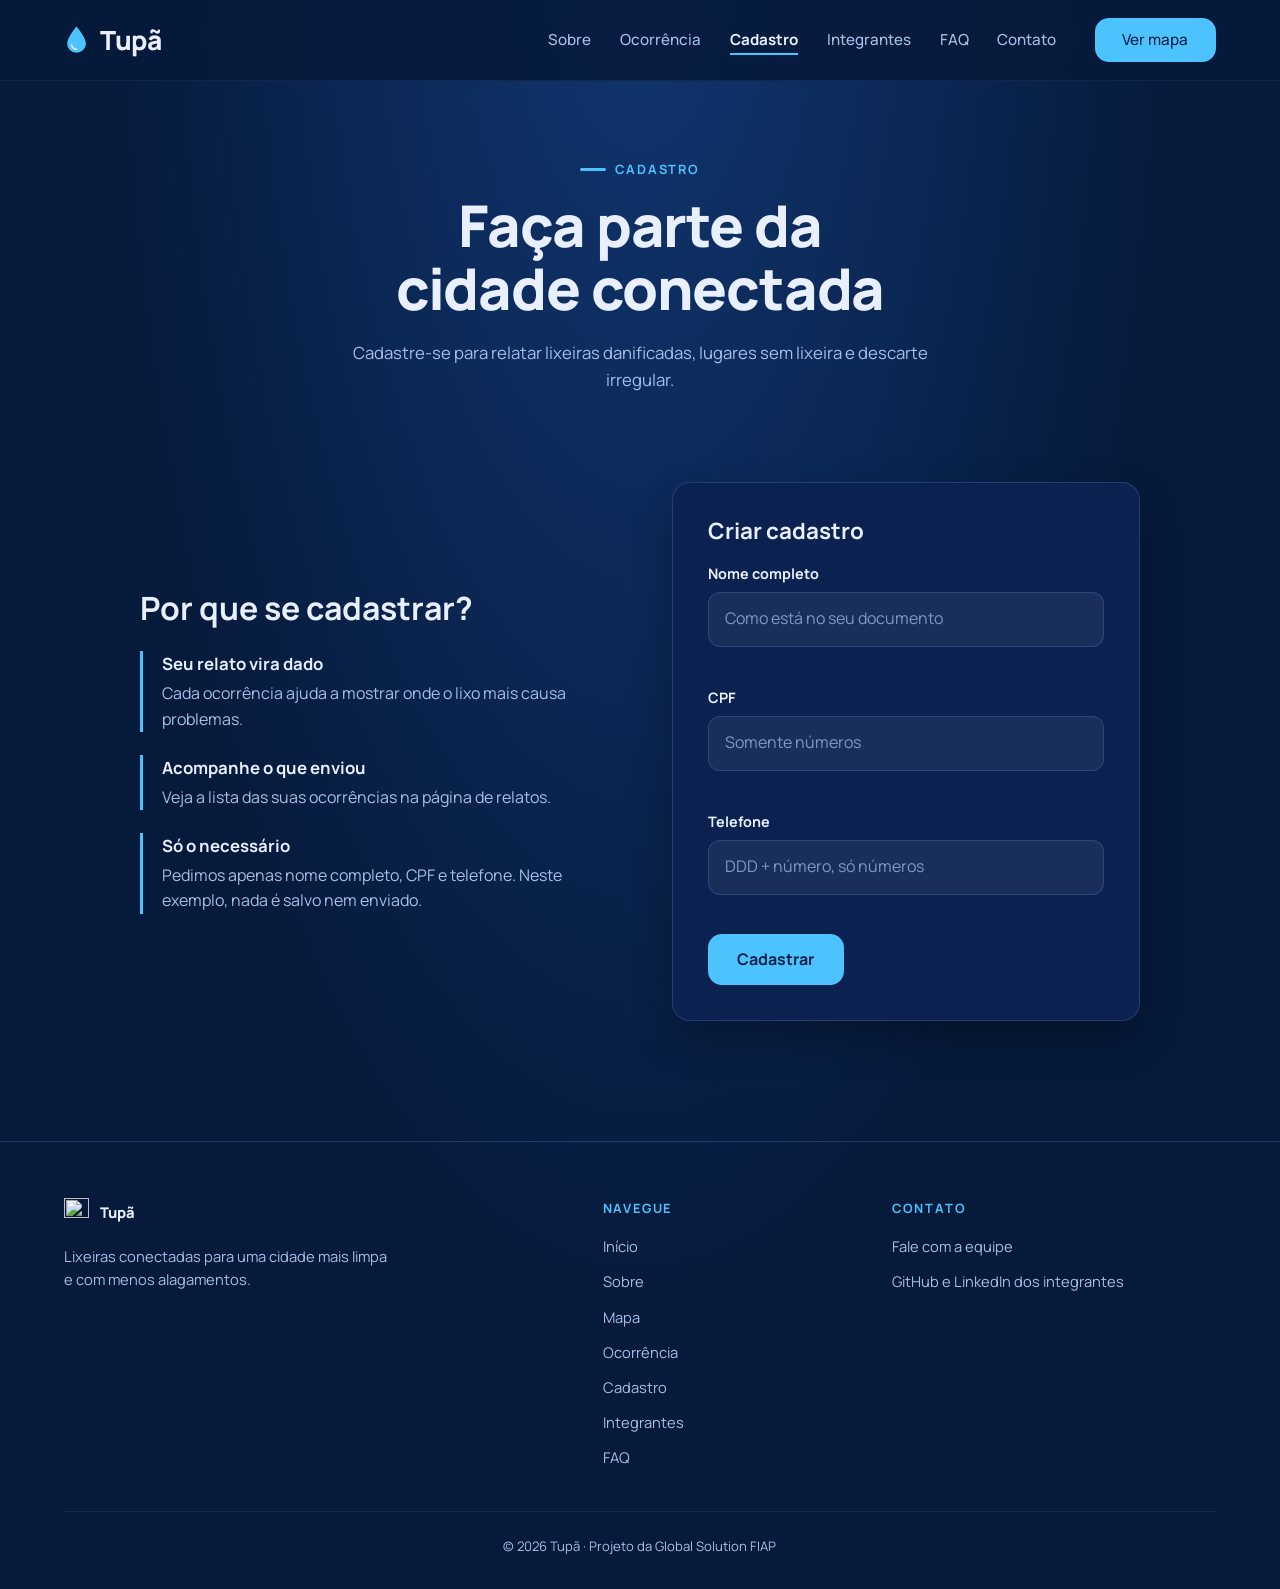
==== pages/cadastro.html @ 1687bdc4 "Criado página de cadastro e contato" ====
<!DOCTYPE html>
<html lang="pt-BR">
<head>
    <meta charset="UTF-8">
    <meta name="viewport" content="width=device-width, initial-scale=1.0">
    <meta name="description" content="Cadastre-se no Tupã com nome completo, CPF e telefone para relatar ocorrências de lixo.">
    <meta name="theme-color" content="#061a3b">
    <link rel="icon" href="assets/imagens/logo-tupa.svg" type="image/svg+xml">
    <link rel="preconnect" href="https://fonts.googleapis.com">
    <link rel="preconnect" href="https://fonts.gstatic.com" crossorigin>
    <link href="https://fonts.googleapis.com/css2?family=Manrope:wght@400;500;600;700;800&display=swap" rel="stylesheet">
    <link rel="stylesheet" href="../css/style.css">
    <link rel="stylesheet" href="../css/header-footer.css">
    <link rel="stylesheet" href="../css/cadastro.css">
    <script src="../js/menu.js" defer></script>
    <script src="../js/cadastro.js" defer></script>
    <title>Cadastro | Tupã</title>
</head>
<body>
    <a href="#conteudo" class="pular-conteudo">Pular para o conteúdo</a>

    <header class="cabecalho" id="cabecalho">
        <nav class="navegacao" aria-label="Navegação principal">
            <a href="index.html" class="logo">
                <img src="../assets/imagens/logo-tupa.svg" alt="" width="25" height="31">
                Tupã
            </a>

            <button type="button" class="botao-menu" id="botao-menu" onclick="alternarMenu()" aria-expanded="false" aria-controls="menu-principal" aria-label="Abrir ou fechar menu">
                <span class="icone-menu"></span>
            </button>

            <ul class="menu" id="menu-principal">
                <li><a href="sobre.html">Sobre</a></li>
                <li><a href="ocorrencia.html">Ocorrência</a></li>
                <li><a href="cadastro.html" aria-current="page">Cadastro</a></li>
                <li><a href="integrantes.html">Integrantes</a></li>
                <li><a href="faq.html">FAQ</a></li>
                <li><a href="contato.html">Contato</a></li>
                <li><a href="mapa.html" class="botao">Ver mapa</a></li>
            </ul>
        </nav>
    </header>

    <main id="conteudo">
        <section class="apresentacao">
            <p class="etiqueta">Cadastro</p>
            <h1>Faça parte da cidade conectada</h1>
            <p>Cadastre-se para relatar lixeiras danificadas, lugares sem lixeira e descarte irregular.</p>
        </section>

        <section class="area-cadastro">
            <article class="beneficios">
                <h2>Por que se cadastrar?</h2>
                <ul>
                    <li>
                        <h3>Seu relato vira dado</h3>
                        <p>Cada ocorrência ajuda a mostrar onde o lixo mais causa problemas.</p>
                    </li>
                    <li>
                        <h3>Acompanhe o que enviou</h3>
                        <p>Veja a lista das suas ocorrências na página de relatos.</p>
                    </li>
                    <li>
                        <h3>Só o necessário</h3>
                        <p>Pedimos apenas nome completo, CPF e telefone. Neste exemplo, nada é salvo nem enviado.</p>
                    </li>
                </ul>
            </article>

            <form class="formulario" id="formulario-cadastro" aria-labelledby="titulo-cadastro">
                <h2 id="titulo-cadastro">Criar cadastro</h2>

                <p class="campo">
                    <label for="nome">Nome completo</label>
                    <input type="text" id="nome" name="nome" placeholder="Como está no seu documento" autocomplete="name">
                    <small class="campo-erro" id="erro-nome" role="alert"></small>
                </p>

                <p class="campo">
                    <label for="cpf">CPF</label>
                    <input type="text" id="cpf" name="cpf" placeholder="Somente números" inputmode="numeric" maxlength="11" autocomplete="off">
                    <small class="campo-erro" id="erro-cpf" role="alert"></small>
                </p>

                <p class="campo">
                    <label for="telefone">Telefone</label>
                    <input type="tel" id="telefone" name="telefone" placeholder="DDD + número, só números" inputmode="tel" maxlength="11" autocomplete="tel">
                    <small class="campo-erro" id="erro-telefone" role="alert"></small>
                </p>

                <button type="button" class="botao" onclick="cadastrar()">Cadastrar</button>

                <output class="aviso" id="aviso" hidden></output>
            </form>
        </section>
    </main>

    <footer class="rodape">
        <section class="rodape-marca">
            <a href="index.html" class="logo">
                <img src="assets/imagens/logo-tupa.svg" alt="" width="25" height="31">
                Tupã
            </a>
            <p>Lixeiras conectadas para uma cidade mais limpa e com menos alagamentos.</p>
        </section>

        <nav class="rodape-navegacao" aria-label="Navegação do rodapé">
            <h2>Navegue</h2>
            <ul>
                <li><a href="index.html">Início</a></li>
                <li><a href="sobre.html">Sobre</a></li>
                <li><a href="mapa.html">Mapa</a></li>
                <li><a href="ocorrencia.html">Ocorrência</a></li>
                <li><a href="cadastro.html">Cadastro</a></li>
                <li><a href="integrantes.html">Integrantes</a></li>
                <li><a href="faq.html">FAQ</a></li>
            </ul>
        </nav>

        <address class="rodape-contato">
            <h2>Contato</h2>
            <ul>
                <li><a href="contato.html">Fale com a equipe</a></li>
                <li><a href="integrantes.html">GitHub e LinkedIn dos integrantes</a></li>
            </ul>
        </address>

        <p class="rodape-base">&copy; 2026 Tupã · Projeto da Global Solution FIAP</p>
    </footer>
</body>
</html>
---- css/style.css ----
/* =====================================================
   STYLE.CSS - regras gerais do Tupã
   Variáveis, reset, tipografia, botões, formulários e o
   mapa (que aparece no início e no painel administrativo).
   Cada página tem o seu próprio arquivo CSS.
   ===================================================== */

/* ===== VARIÁVEIS ====== */

:root {
  --fundo: #061a3b;
  --fundo-claro: #0a2756;
  --cartao: rgba(255, 255, 255, 0.05);
  --cartao-forte: #0b2250;
  --borda: rgba(110, 160, 255, 0.22);

  --azul: #4cc3ff;
  --azul-forte: #7dd3ff;
  --azul-escuro: #05204a;

  --texto: #e8efff;
  --texto-suave: #a9bde8;

  --verde: #5ee0b0;
  --amarelo: #ffc857;
  --vermelho: #ff7070;

  --fonte: 'Manrope', 'Segoe UI', system-ui, sans-serif;
  --raio: 18px;
  --sombra: 0 18px 40px rgba(0, 0, 0, 0.28);

  --espaco-pagina: clamp(1.25rem, 5vw, 4.25rem);
  --largura-maxima: 1200px;

  color-scheme: dark;
}

/* ===== RESET ====== */

* {
  margin: 0;
  padding: 0;
  box-sizing: border-box;
}

html {
  scroll-behavior: smooth;
  scroll-padding-top: 6rem;
}

body {
  min-height: 100vh;
  font-family: var(--fonte);
  line-height: 1.6;
  color: var(--texto);
  background-color: var(--fundo);
  background-image: radial-gradient(ellipse at 50% -10%, rgba(40, 110, 220, 0.35), transparent 60%);
  background-repeat: no-repeat;
}

a {
  color: inherit;
  text-decoration: none;
}

ul,
ol,
menu {
  list-style: none;
}

img,
svg {
  display: block;
  max-width: 100%;
}

button,
input,
select,
textarea {
  font: inherit;
}

a:focus-visible,
button:focus-visible,
input:focus-visible,
select:focus-visible,
textarea:focus-visible,
summary:focus-visible {
  outline: 3px solid var(--azul);
  outline-offset: 3px;
}

/* Texto que só leitores de tela enxergam */

.so-leitor {
  position: absolute;
  width: 1px;
  height: 1px;
  overflow: hidden;
  clip-path: inset(50%);
  white-space: nowrap;
}

/* Link para pular direto ao conteúdo (aparece ao usar o Tab) */

.pular-conteudo {
  position: absolute;
  top: -4rem;
  left: 1rem;
  z-index: 200;
  padding: 0.6rem 1rem;
  border-radius: 10px;
  font-weight: 700;
  color: var(--azul-escuro);
  background-color: var(--azul);
}

.pular-conteudo:focus {
  top: 1rem;
}

/* ===== ESTRUTURA DAS SEÇÕES ====== */

main > section {
  width: 100%;
  max-width: calc(var(--largura-maxima) + 2 * var(--espaco-pagina));
  margin-inline: auto;
  padding: clamp(2.5rem, 7vw, 4.5rem) var(--espaco-pagina);
}

/* Rótulo pequeno que fica acima dos títulos */

.etiqueta {
  display: inline-flex;
  align-items: center;
  gap: 0.6rem;
  margin-bottom: 0.9rem;
  font-size: 0.8rem;
  font-weight: 700;
  letter-spacing: 0.14em;
  text-transform: uppercase;
  color: var(--azul);
}

.etiqueta::before {
  content: "";
  width: 1.6rem;
  height: 3px;
  border-radius: 3px;
  background-color: var(--azul);
}

/* Topo das páginas internas */

.apresentacao {
  text-align: center;
  padding-bottom: 1rem;
}

.apresentacao h1 {
  max-width: 18ch;
  margin-inline: auto;
  font-size: clamp(2.1rem, 5.4vw, 3.6rem);
  font-weight: 800;
  line-height: 1.1;
  letter-spacing: -0.02em;
  text-wrap: balance;
}

.apresentacao > p:last-child {
  max-width: 60ch;
  margin: 1.2rem auto 0;
  font-size: 1.05rem;
  color: var(--texto-suave);
}

/* Título de cada seção */

.titulo-secao {
  max-width: 62ch;
  margin-bottom: 2.5rem;
}

.titulo-secao h2 {
  font-size: clamp(1.7rem, 3.6vw, 2.5rem);
  font-weight: 800;
  line-height: 1.15;
  letter-spacing: -0.015em;
  text-wrap: balance;
}

.titulo-secao > p:last-child {
  margin-top: 0.9rem;
  color: var(--texto-suave);
}

/* Cartão padrão do site */

.cartao {
  padding: 1.8rem;
  border: 1px solid var(--borda);
  border-radius: var(--raio);
  background-color: var(--cartao);
}

/* ===== BOTÕES ====== */

.botao {
  display: inline-flex;
  align-items: center;
  justify-content: center;
  gap: 0.5rem;
  padding: 0.85rem 1.7rem;
  border: 2px solid var(--azul);
  border-radius: 14px;
  font-weight: 700;
  line-height: 1.2;
  color: var(--azul-escuro);
  background-color: var(--azul);
  cursor: pointer;
  transition: transform 0.2s ease, background-color 0.2s ease, box-shadow 0.2s ease;
}

.botao:hover {
  transform: translateY(-2px);
  background-color: var(--azul-forte);
  box-shadow: 0 10px 24px rgba(76, 195, 255, 0.28);
}

.botao-contorno {
  color: var(--azul);
  background-color: transparent;
}

.botao-contorno:hover {
  color: var(--azul-escuro);
}

.botao-grande {
  padding: 1.1rem 2.2rem;
  font-size: 1.05rem;
}

.botao-pequeno {
  padding: 0.55rem 1.1rem;
  font-size: 0.9rem;
  border-radius: 999px;
}

.botao:disabled {
  opacity: 0.5;
  cursor: not-allowed;
  transform: none;
  box-shadow: none;
}

/* ===== FORMULÁRIOS (usados em contato, cadastro, ocorrência e mapa) ====== */

.formulario {
  display: flex;
  flex-direction: column;
  gap: 1.1rem;
  padding: clamp(1.4rem, 4vw, 2.2rem);
  border: 1px solid var(--borda);
  border-radius: var(--raio);
  background-color: var(--cartao-forte);
  box-shadow: var(--sombra);
}

.formulario h2 {
  font-size: 1.4rem;
  line-height: 1.2;
}

.campo {
  display: flex;
  flex-direction: column;
  gap: 0.4rem;
}

.campo label {
  font-size: 0.9rem;
  font-weight: 700;
}

.campo input,
.campo select,
.campo textarea {
  width: 100%;
  padding: 0.85rem 1rem;
  border: 1.5px solid var(--borda);
  border-radius: 12px;
  color: var(--texto);
  background-color: rgba(255, 255, 255, 0.06);
  transition: border-color 0.2s ease, box-shadow 0.2s ease;
}

.campo textarea {
  min-height: 8rem;
  resize: vertical;
}

.campo input::placeholder,
.campo textarea::placeholder {
  color: #8097c4;
}

.campo input:focus,
.campo select:focus,
.campo textarea:focus {
  outline: none;
  border-color: var(--azul);
  box-shadow: 0 0 0 4px rgba(76, 195, 255, 0.18);
}

.campo input:read-only {
  color: var(--texto-suave);
}

/* Feedback visual da validação (classes colocadas pelo JavaScript) */

.campo.invalido input,
.campo.invalido select,
.campo.invalido textarea {
  border-color: var(--vermelho);
  box-shadow: 0 0 0 4px rgba(255, 112, 112, 0.14);
}

.campo.valido input,
.campo.valido select,
.campo.valido textarea {
  border-color: var(--verde);
}

.campo-erro {
  min-height: 1.2em;
  font-size: 0.82rem;
  font-weight: 600;
  color: #ff9d9d;
}

.campo-dica {
  font-size: 0.82rem;
  color: var(--texto-suave);
}

/* Mensagem de sucesso depois de enviar */

.aviso {
  padding: 1rem 1.2rem;
  border: 1px solid rgba(94, 224, 176, 0.5);
  border-radius: 12px;
  font-weight: 600;
  color: var(--verde);
  background-color: rgba(94, 224, 176, 0.1);
}

.aviso[hidden] {
  display: none;
}

/* ===== LISTA DE OCORRÊNCIAS (página de ocorrência e painel) ====== */

.lista-ocorrencias {
  display: flex;
  flex-direction: column;
  gap: 0.9rem;
}

.lista-ocorrencias li {
  padding: 1.1rem 1.3rem;
  border: 1px solid var(--borda);
  border-left: 4px solid var(--azul);
  border-radius: 14px;
  background-color: var(--cartao);
}

.lista-ocorrencias h3 {
  font-size: 1.05rem;
}

.lista-ocorrencias p {
  overflow-wrap: anywhere;
  font-size: 0.92rem;
  color: var(--texto-suave);
}

.lista-ocorrencias .ocorrencia-detalhes {
  margin-bottom: 0.4rem;
  font-size: 0.8rem;
  font-weight: 600;
  color: var(--azul);
}

.vazio {
  color: var(--texto-suave);
}

.vazio[hidden] {
  display: none;
}

.vazio a {
  font-weight: 700;
  color: var(--azul);
  border-bottom: 2px solid var(--azul);
}

/* ===== ESTADOS DA LIXEIRA (cor usada em pontos, selos e legenda) ====== */

.estado-vazia {
  --cor: var(--verde);
  --halo: rgba(94, 224, 176, 0.22);
}

.estado-quase-cheia {
  --cor: var(--amarelo);
  --halo: rgba(255, 200, 87, 0.22);
}

.estado-cheia {
  --cor: var(--vermelho);
  --halo: rgba(255, 112, 112, 0.24);
}

/* ===== MAPA (início e painel) ====== */

.mapa {
  position: relative;
  aspect-ratio: 3 / 1;
  overflow: hidden;
  border: 1px solid var(--borda);
  border-radius: 28px;
  background-color: rgba(255, 255, 255, 0.045);
  background-image:
    linear-gradient(rgba(110, 160, 255, 0.13) 1px, transparent 1px),
    linear-gradient(90deg, rgba(110, 160, 255, 0.13) 1px, transparent 1px);
  background-size: 48px 48px;
}

/* A faixa diagonal representa um rio ou avenida */

.mapa::before {
  content: "";
  position: absolute;
  inset: 0;
  background-color: rgba(76, 195, 255, 0.17);
  clip-path: polygon(0 76%, 100% 10%, 100% 22%, 0 97%);
}

.ponto {
  position: absolute;
  width: 1rem;
  height: 1rem;
  border-radius: 50%;
  background-color: var(--cor);
  box-shadow: 0 0 0 0.45rem var(--halo);
  transform: translate(-50%, -50%);
  transition: background-color 0.6s ease, box-shadow 0.6s ease;
}

/* Botão invisível que aumenta a área de clique do ponto */

.ponto-botao {
  position: absolute;
  inset: -0.8rem;
  border: 0;
  border-radius: 50%;
  background: transparent;
  cursor: pointer;
}

.ponto.selecionado {
  box-shadow: 0 0 0 0.3rem var(--fundo), 0 0 0 0.5rem var(--texto);
}

.legenda {
  display: flex;
  flex-wrap: wrap;
  gap: 0.4rem 1.4rem;
  padding: 0.85rem 1.4rem;
  border: 1px solid var(--borda);
  border-radius: 16px;
  font-size: 0.9rem;
  color: var(--texto-suave);
  background-color: rgba(5, 22, 52, 0.92);
}

.legenda li {
  display: flex;
  align-items: center;
  gap: 0.5rem;
}

.legenda li::before {
  content: "";
  width: 0.8rem;
  height: 0.8rem;
  border-radius: 50%;
  background-color: var(--cor);
}

/* ===== RESPONSIVO ====== */

@media (max-width: 900px) {
  .mapa {
    aspect-ratio: 16 / 10;
  }
}

@media (max-width: 600px) {
  .mapa {
    aspect-ratio: 4 / 5;
    border-radius: 22px;
  }

  .botao-grande {
    width: 100%;
  }
}

@media (prefers-reduced-motion: reduce) {
  * {
    transition: none !important;
    animation: none !important;
    scroll-behavior: auto !important;
  }
}
---- css/header-footer.css ----
/* =====================================================
   HEADER-FOOTER.CSS - cabeçalho (menu) e rodapé
   Iguais em todas as páginas.
   ===================================================== */

/* ===== CABEÇALHO ====== */

.cabecalho {
  position: sticky;
  top: 0;
  z-index: 100;
  background-color: rgba(6, 26, 59, 0.88);
  backdrop-filter: blur(12px);
  border-bottom: 1px solid rgba(110, 160, 255, 0.1);
}

.navegacao {
  display: flex;
  align-items: center;
  justify-content: space-between;
  gap: 1.5rem;
  max-width: calc(var(--largura-maxima) + 2 * var(--espaco-pagina));
  min-height: 5rem;
  margin-inline: auto;
  padding: 0.8rem var(--espaco-pagina);
}

.logo {
  display: flex;
  align-items: center;
  gap: 0.7rem;
  font-size: 1.65rem;
  font-weight: 800;
  letter-spacing: -0.01em;
}

.logo img {
  width: 1.55rem;
  height: auto;
}

/* ===== MENU (computador) ====== */

.menu {
  display: flex;
  align-items: center;
  gap: 1.8rem;
}

.menu a {
  font-size: 0.95rem;
  font-weight: 500;
  color: var(--texto-suave);
  transition: color 0.2s ease;
}

.menu a:hover,
.menu a[aria-current="page"] {
  color: var(--texto);
}

.menu a[aria-current="page"] {
  font-weight: 700;
  text-decoration: underline;
  text-decoration-color: var(--azul);
  text-decoration-thickness: 2px;
  text-underline-offset: 0.5rem;
}

/* O botão "Ver mapa" mantém a aparência de botão dentro do menu */

.menu .botao {
  margin-left: 0.6rem;
  padding: 0.7rem 1.6rem;
  font-size: 0.95rem;
  color: var(--azul-escuro);
}

.menu .botao:hover {
  color: var(--azul-escuro);
}

/* Botão hambúrguer: só aparece no celular e no tablet */

.botao-menu {
  display: none;
  width: 3rem;
  height: 3rem;
  border: 1px solid var(--borda);
  border-radius: 12px;
  background-color: var(--cartao);
  cursor: pointer;
}

.icone-menu,
.icone-menu::before,
.icone-menu::after {
  display: block;
  width: 1.3rem;
  height: 2px;
  margin-inline: auto;
  border-radius: 2px;
  background-color: var(--texto);
  transition: transform 0.25s ease, background-color 0.25s ease;
}

.icone-menu::before,
.icone-menu::after {
  content: "";
  position: relative;
}

.icone-menu::before {
  top: -0.45rem;
}

.icone-menu::after {
  top: 0.35rem;
}

/* Quando o menu está aberto, o hambúrguer vira um X */

.menu-aberto .icone-menu {
  background-color: transparent;
}

.menu-aberto .icone-menu::before {
  top: -2px;
  transform: rotate(45deg);
}

.menu-aberto .icone-menu::after {
  top: 0;
  transform: rotate(-45deg);
}

/* ===== RODAPÉ ====== */

.rodape {
  display: grid;
  grid-template-columns: 2fr 1fr 1.3fr;
  gap: 2.5rem;
  max-width: calc(var(--largura-maxima) + 2 * var(--espaco-pagina));
  margin: 3rem auto 0;
  padding: 3.5rem var(--espaco-pagina) 0;
  border-top: 1px solid var(--borda);
  color: var(--texto-suave);
}

.rodape-marca p {
  max-width: 36ch;
  margin-top: 1rem;
  font-size: 0.92rem;
}

.rodape .logo {
  color: var(--texto);
}

.rodape h2 {
  margin-bottom: 1rem;
  font-size: 0.8rem;
  letter-spacing: 0.14em;
  text-transform: uppercase;
  color: var(--azul);
}

.rodape ul {
  display: flex;
  flex-direction: column;
  gap: 0.6rem;
}

.rodape address {
  font-style: normal;
}

.rodape a {
  font-size: 0.92rem;
  transition: color 0.2s ease;
}

.rodape a:hover {
  color: var(--azul);
}

.rodape-base {
  grid-column: 1 / -1;
  padding: 1.5rem 0 2rem;
  border-top: 1px solid rgba(110, 160, 255, 0.12);
  font-size: 0.82rem;
  text-align: center;
}

/* ===== RESPONSIVO ====== */

@media (max-width: 960px) {
  .botao-menu {
    display: block;
  }

  /* O menu vira um painel que desce embaixo do cabeçalho */

  .menu {
    position: absolute;
    top: 100%;
    left: 0;
    right: 0;
    display: none;
    flex-direction: column;
    align-items: stretch;
    gap: 0;
    padding: 0.8rem var(--espaco-pagina) 1.5rem;
    border-bottom: 1px solid var(--borda);
    background-color: var(--fundo);
    box-shadow: 0 24px 40px rgba(0, 0, 0, 0.4);
  }

  .menu-aberto .menu {
    display: flex;
  }

  .menu li {
    border-bottom: 1px solid rgba(110, 160, 255, 0.1);
  }

  .menu a {
    display: block;
    padding: 1rem 0.2rem;
    font-size: 1.05rem;
  }

  .menu li:last-child {
    border-bottom: 0;
    padding-top: 1rem;
  }

  .menu .botao {
    margin-left: 0;
    padding: 0.95rem 1.5rem;
    text-align: center;
  }

  .rodape {
    grid-template-columns: 1fr 1fr;
  }

  .rodape-marca {
    grid-column: 1 / -1;
  }
}

@media (max-width: 560px) {
  .rodape {
    grid-template-columns: 1fr;
    gap: 2rem;
  }
}
---- css/cadastro.css ----
/* =====================================================
   CADASTRO.CSS - página de cadastro
   (os estilos dos campos ficam no style.css)
   ===================================================== */

.area-cadastro {
  display: grid;
  grid-template-columns: 1fr 1fr;
  gap: clamp(2rem, 5vw, 4rem);
  align-items: center;
  max-width: calc(1000px + 2 * var(--espaco-pagina));
}

/* ===== BENEFÍCIOS ====== */

.beneficios h2 {
  margin-bottom: 1.5rem;
  font-size: clamp(1.5rem, 3vw, 2rem);
  line-height: 1.2;
}

.beneficios ul {
  display: flex;
  flex-direction: column;
  gap: 1.4rem;
}

.beneficios li {
  padding-left: 1.2rem;
  border-left: 3px solid var(--azul);
}

.beneficios h3 {
  margin-bottom: 0.2rem;
  font-size: 1.05rem;
}

.beneficios p {
  color: var(--texto-suave);
}

.area-cadastro .botao {
  align-self: flex-start;
}

/* ===== RESPONSIVO ====== */

@media (max-width: 860px) {
  .area-cadastro {
    grid-template-columns: 1fr;
  }
}

@media (max-width: 560px) {
  .area-cadastro .botao {
    align-self: stretch;
  }
}
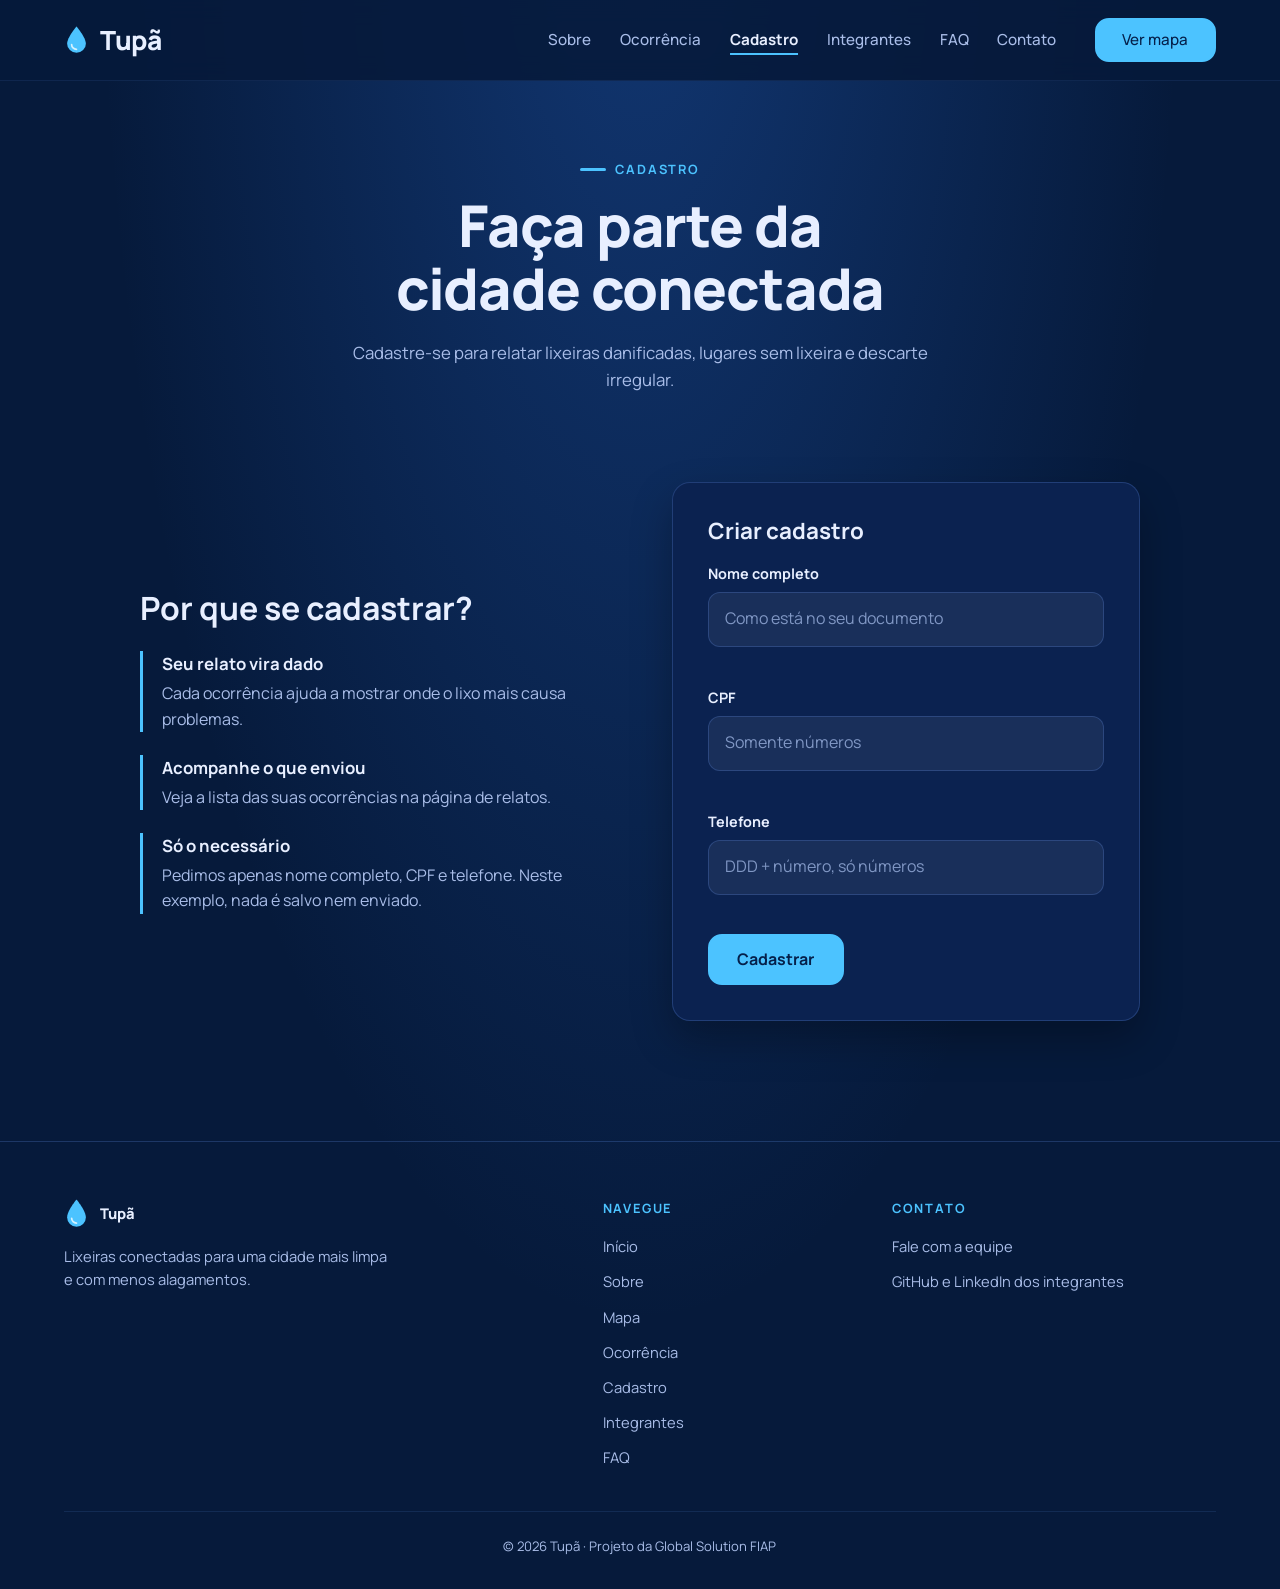
==== commit 72fbe08e: "Page integrantes criada" ====
--- a/pages/cadastro.html
+++ b/pages/cadastro.html
@@ -31,13 +31,13 @@
             </button>
 
             <ul class="menu" id="menu-principal">
-                <li><a href="sobre.html">Sobre</a></li>
-                <li><a href="ocorrencia.html">Ocorrência</a></li>
-                <li><a href="cadastro.html" aria-current="page">Cadastro</a></li>
-                <li><a href="integrantes.html">Integrantes</a></li>
-                <li><a href="faq.html">FAQ</a></li>
-                <li><a href="contato.html">Contato</a></li>
-                <li><a href="mapa.html" class="botao">Ver mapa</a></li>
+                <li><a href="../sobre.html">Sobre</a></li>
+                <li><a href="../ocorrencia.html">Ocorrência</a></li>
+                <li><a href="../cadastro.html" aria-current="page">Cadastro</a></li>
+                <li><a href="../integrantes.html">Integrantes</a></li>
+                <li><a href="../faq.html">FAQ</a></li>
+                <li><a href="../contato.html">Contato</a></li>
+                <li><a href="../mapa.html" class="botao">Ver mapa</a></li>
             </ul>
         </nav>
     </header>
@@ -98,8 +98,8 @@
 
     <footer class="rodape">
         <section class="rodape-marca">
-            <a href="index.html" class="logo">
-                <img src="assets/imagens/logo-tupa.svg" alt="" width="25" height="31">
+            <a href="../index.html" class="logo">
+                <img src="../assets/imagens/logo-tupa.svg" alt="" width="25" height="31">
                 Tupã
             </a>
             <p>Lixeiras conectadas para uma cidade mais limpa e com menos alagamentos.</p>
@@ -108,21 +108,21 @@
         <nav class="rodape-navegacao" aria-label="Navegação do rodapé">
             <h2>Navegue</h2>
             <ul>
-                <li><a href="index.html">Início</a></li>
-                <li><a href="sobre.html">Sobre</a></li>
-                <li><a href="mapa.html">Mapa</a></li>
-                <li><a href="ocorrencia.html">Ocorrência</a></li>
-                <li><a href="cadastro.html">Cadastro</a></li>
-                <li><a href="integrantes.html">Integrantes</a></li>
-                <li><a href="faq.html">FAQ</a></li>
+                <li><a href="../index.html">Início</a></li>
+                <li><a href="../sobre.html">Sobre</a></li>
+                <li><a href="../mapa.html">Mapa</a></li>
+                <li><a href="../ocorrencia.html">Ocorrência</a></li>
+                <li><a href="../cadastro.html">Cadastro</a></li>
+                <li><a href="../integrantes.html">Integrantes</a></li>
+                <li><a href="../faq.html">FAQ</a></li>
             </ul>
         </nav>
 
         <address class="rodape-contato">
             <h2>Contato</h2>
             <ul>
-                <li><a href="contato.html">Fale com a equipe</a></li>
-                <li><a href="integrantes.html">GitHub e LinkedIn dos integrantes</a></li>
+                <li><a href="../contato.html">Fale com a equipe</a></li>
+                <li><a href="../integrantes.html">GitHub e LinkedIn dos integrantes</a></li>
             </ul>
         </address>
 
